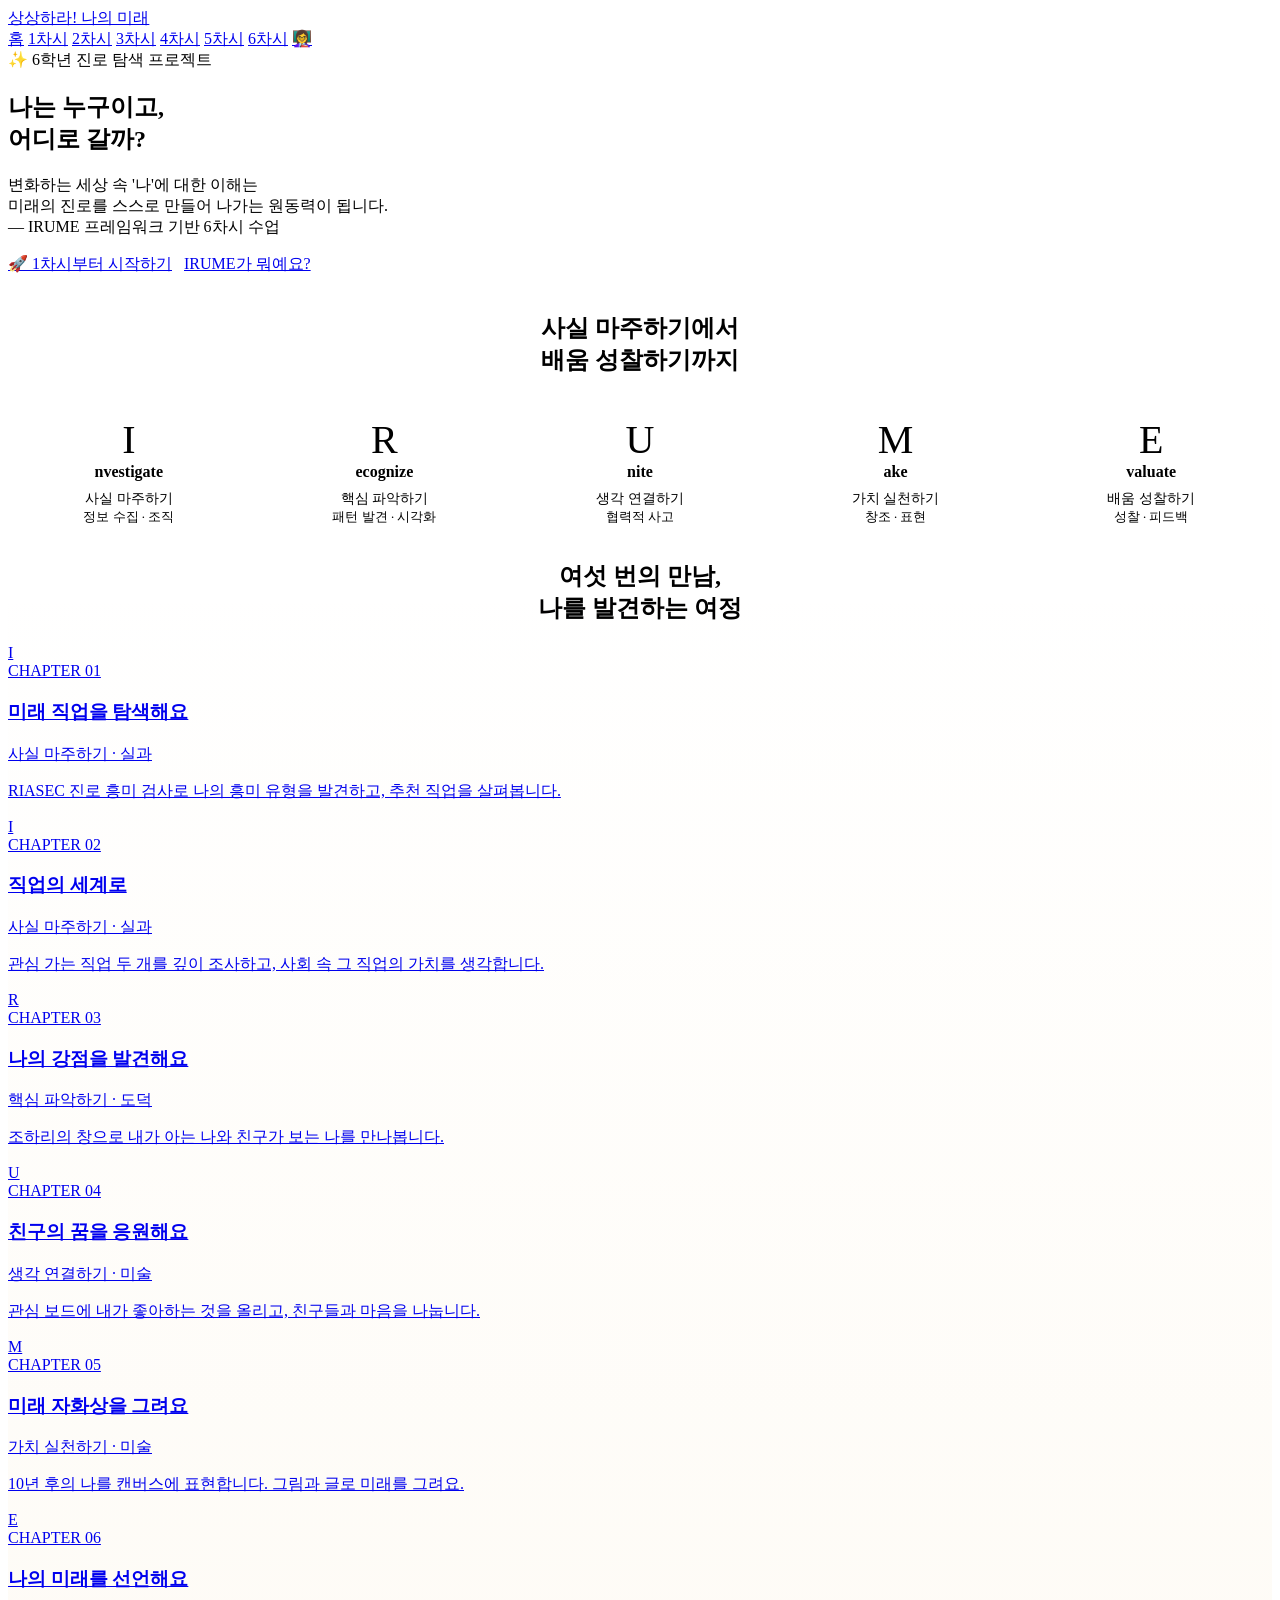
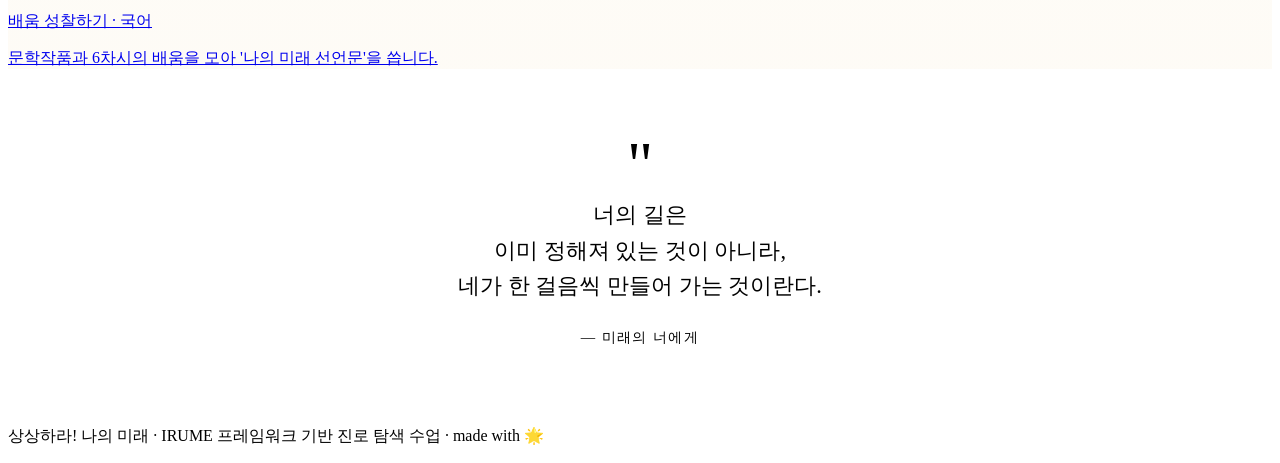
==== index.html @ c98dbbff "Add files via upload" ====
<!DOCTYPE html>
<html lang="ko">
<head>
  <meta charset="UTF-8">
  <meta name="viewport" content="width=device-width, initial-scale=1.0">
  <title>상상하라! 나의 미래 — IRUME 진로 탐색</title>
  <meta name="description" content="6학년 진로 탐색과 자기 이해 프로젝트. IRUME 프레임워크 기반.">
  <link rel="stylesheet" href="css/style.css">
  <link rel="icon" href="data:image/svg+xml,%3Csvg xmlns='http://www.w3.org/2000/svg' viewBox='0 0 100 100'%3E%3Ctext y='.9em' font-size='90'%3E✨%3C/text%3E%3C/svg%3E">
</head>
<body>
  <!-- Navigation -->
  <nav class="nav">
    <div class="nav-inner">
      <a href="index.html" class="nav-logo">
        <span class="star"></span>
        <span>상상하라! 나의 미래</span>
      </a>
      <div class="nav-links">
        <a href="index.html" data-page="home" class="active">홈</a>
        <a href="lesson1.html" data-page="l1">1차시</a>
        <a href="lesson2.html" data-page="l2">2차시</a>
        <a href="lesson3.html" data-page="l3">3차시</a>
        <a href="lesson4.html" data-page="l4">4차시</a>
        <a href="lesson5.html" data-page="l5">5차시</a>
        <a href="lesson6.html" data-page="l6">6차시</a>
        <a href="teacher.html" data-page="t">👩‍🏫</a>
        <span id="nav-user" class="nav-user hidden"></span>
      </div>
    </div>
  </nav>

  <!-- Hero -->
  <section class="hero">
    <div class="container">
      <span class="hero-tag">✨ 6학년 진로 탐색 프로젝트</span>
      <h1>
        나는 누구이고,<br>
        <span class="accent">어디로 갈까?</span>
      </h1>
      <p class="lead">
        변화하는 세상 속 '나'에 대한 이해는<br>
        미래의 진로를 스스로 만들어 나가는 원동력이 됩니다.<br>
        <span class="serif" style="color:var(--ink-muted);">— IRUME 프레임워크 기반 6차시 수업</span>
      </p>
      <div style="display:flex;gap:12px;flex-wrap:wrap;">
        <a href="lesson1.html" class="btn btn-primary">🚀 1차시부터 시작하기</a>
        <a href="#irume" class="btn btn-ghost">IRUME가 뭐예요?</a>
      </div>
    </div>
  </section>

  <!-- IRUME 설명 -->
  <section id="irume" class="section">
    <div class="container">
      <div style="text-align:center;margin-bottom:40px;">
        <span class="hero-tag" style="background:var(--coral);color:white;">IRUME 수업 단계</span>
        <h2 style="margin-top:16px;">사실 마주하기에서<br>배움 성찰하기까지</h2>
      </div>

      <div style="display:grid;grid-template-columns:repeat(auto-fit,minmax(180px,1fr));gap:14px;margin-top:30px;">
        <div class="card-soft" style="text-align:center;border-top:6px solid var(--coral);">
          <div style="font-family:var(--font-display);font-size:2.5rem;color:var(--coral);">I</div>
          <strong>nvestigate</strong>
          <p style="font-size:0.9rem;color:var(--ink-muted);margin-top:8px;">사실 마주하기<br><span style="font-size:0.8rem;">정보 수집 · 조직</span></p>
        </div>
        <div class="card-soft" style="text-align:center;border-top:6px solid var(--gold);">
          <div style="font-family:var(--font-display);font-size:2.5rem;color:var(--gold-deep);">R</div>
          <strong>ecognize</strong>
          <p style="font-size:0.9rem;color:var(--ink-muted);margin-top:8px;">핵심 파악하기<br><span style="font-size:0.8rem;">패턴 발견 · 시각화</span></p>
        </div>
        <div class="card-soft" style="text-align:center;border-top:6px solid var(--sky-deep);">
          <div style="font-family:var(--font-display);font-size:2.5rem;color:var(--sky-deep);">U</div>
          <strong>nite</strong>
          <p style="font-size:0.9rem;color:var(--ink-muted);margin-top:8px;">생각 연결하기<br><span style="font-size:0.8rem;">협력적 사고</span></p>
        </div>
        <div class="card-soft" style="text-align:center;border-top:6px solid var(--plum);">
          <div style="font-family:var(--font-display);font-size:2.5rem;color:var(--plum);">M</div>
          <strong>ake</strong>
          <p style="font-size:0.9rem;color:var(--ink-muted);margin-top:8px;">가치 실천하기<br><span style="font-size:0.8rem;">창조 · 표현</span></p>
        </div>
        <div class="card-soft" style="text-align:center;border-top:6px solid var(--ink);">
          <div style="font-family:var(--font-display);font-size:2.5rem;color:var(--ink);">E</div>
          <strong>valuate</strong>
          <p style="font-size:0.9rem;color:var(--ink-muted);margin-top:8px;">배움 성찰하기<br><span style="font-size:0.8rem;">성찰 · 피드백</span></p>
        </div>
      </div>
    </div>
  </section>

  <!-- 6 Lessons -->
  <section class="section" style="background:linear-gradient(180deg, transparent 0%, rgba(233, 180, 76, 0.05) 100%);">
    <div class="container">
      <div style="text-align:center;margin-bottom:20px;">
        <h2>여섯 번의 만남,<br>나를 발견하는 여정</h2>
      </div>

      <div class="lesson-grid">
        <a href="lesson1.html" class="lesson-card">
          <span class="stage-badge stage-i">I</span>
          <div class="lesson-num">CHAPTER 01</div>
          <h3>미래 직업을 탐색해요</h3>
          <p class="stage-desc">사실 마주하기 · 실과</p>
          <p>RIASEC 진로 흥미 검사로 나의 흥미 유형을 발견하고, 추천 직업을 살펴봅니다.</p>
        </a>

        <a href="lesson2.html" class="lesson-card">
          <span class="stage-badge stage-i">I</span>
          <div class="lesson-num">CHAPTER 02</div>
          <h3>직업의 세계로</h3>
          <p class="stage-desc">사실 마주하기 · 실과</p>
          <p>관심 가는 직업 두 개를 깊이 조사하고, 사회 속 그 직업의 가치를 생각합니다.</p>
        </a>

        <a href="lesson3.html" class="lesson-card">
          <span class="stage-badge stage-r">R</span>
          <div class="lesson-num">CHAPTER 03</div>
          <h3>나의 강점을 발견해요</h3>
          <p class="stage-desc">핵심 파악하기 · 도덕</p>
          <p>조하리의 창으로 내가 아는 나와 친구가 보는 나를 만나봅니다.</p>
        </a>

        <a href="lesson4.html" class="lesson-card">
          <span class="stage-badge stage-u">U</span>
          <div class="lesson-num">CHAPTER 04</div>
          <h3>친구의 꿈을 응원해요</h3>
          <p class="stage-desc">생각 연결하기 · 미술</p>
          <p>관심 보드에 내가 좋아하는 것을 올리고, 친구들과 마음을 나눕니다.</p>
        </a>

        <a href="lesson5.html" class="lesson-card">
          <span class="stage-badge stage-m">M</span>
          <div class="lesson-num">CHAPTER 05</div>
          <h3>미래 자화상을 그려요</h3>
          <p class="stage-desc">가치 실천하기 · 미술</p>
          <p>10년 후의 나를 캔버스에 표현합니다. 그림과 글로 미래를 그려요.</p>
        </a>

        <a href="lesson6.html" class="lesson-card">
          <span class="stage-badge stage-e">E</span>
          <div class="lesson-num">CHAPTER 06</div>
          <h3>나의 미래를 선언해요</h3>
          <p class="stage-desc">배움 성찰하기 · 국어</p>
          <p>문학작품과 6차시의 배움을 모아 '나의 미래 선언문'을 씁니다.</p>
        </a>
      </div>
    </div>
  </section>

  <!-- Quote -->
  <section class="section">
    <div class="container">
      <div class="card" style="background:var(--ink);color:var(--bg);border-color:var(--ink);text-align:center;padding:48px 32px;">
        <div style="font-family:var(--font-display);font-size:4rem;color:var(--gold);line-height:1;">"</div>
        <p class="serif" style="font-size:1.4rem;line-height:1.6;color:var(--bg);max-width:700px;margin:0 auto;">
          너의 길은<br>
          이미 정해져 있는 것이 아니라,<br>
          네가 한 걸음씩 만들어 가는 것이란다.
        </p>
        <p style="margin-top:24px;color:var(--gold);font-size:0.9rem;letter-spacing:0.1em;">— 미래의 너에게</p>
      </div>
    </div>
  </section>

  <footer class="footer">
    <div class="container">
      <p>상상하라! 나의 미래 · IRUME 프레임워크 기반 진로 탐색 수업 · made with 🌟</p>
    </div>
  </footer>

  <script type="module">
    import { getUser, highlightNav } from './js/auth.js';
    const user = getUser();
    if (user) {
      const badge = document.getElementById('nav-user');
      badge.classList.remove('hidden');
      badge.innerHTML = `${user.grade}-${user.classNum} <strong>${user.name}</strong>`;
    }
    highlightNav('home');
  </script>
</body>
</html>
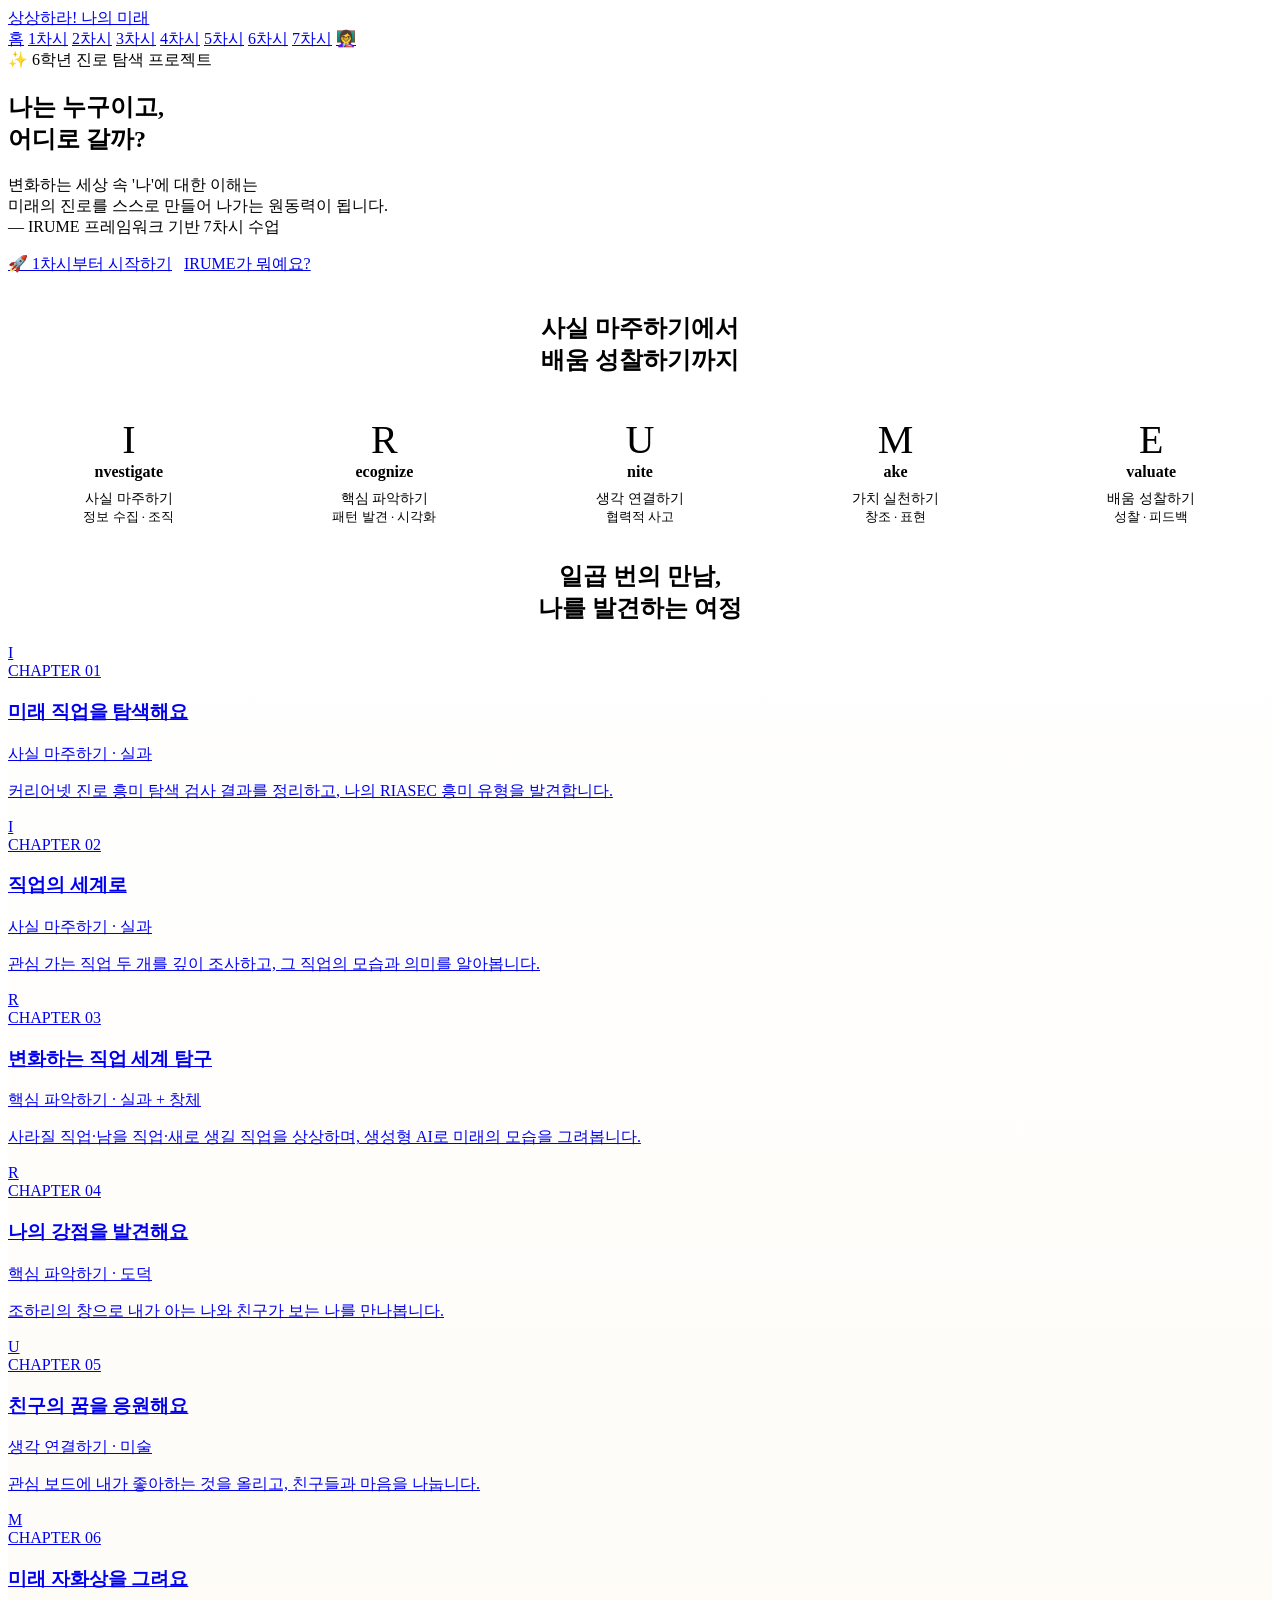
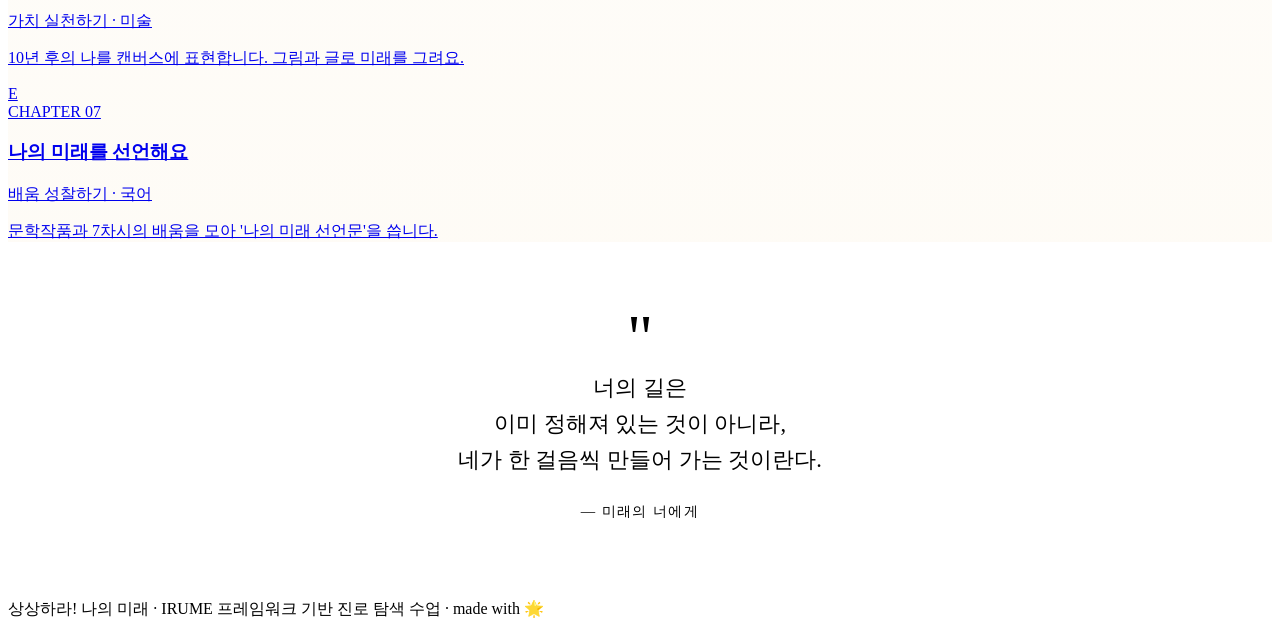
==== commit 6169f081: "Add files via upload" ====
--- a/index.html
+++ b/index.html
@@ -4,12 +4,11 @@
   <meta charset="UTF-8">
   <meta name="viewport" content="width=device-width, initial-scale=1.0">
   <title>상상하라! 나의 미래 — IRUME 진로 탐색</title>
-  <meta name="description" content="6학년 진로 탐색과 자기 이해 프로젝트. IRUME 프레임워크 기반.">
+  <meta name="description" content="6학년 진로 탐색과 자기 이해 프로젝트. IRUME 프레임워크 기반 7차시 수업.">
   <link rel="stylesheet" href="css/style.css">
   <link rel="icon" href="data:image/svg+xml,%3Csvg xmlns='http://www.w3.org/2000/svg' viewBox='0 0 100 100'%3E%3Ctext y='.9em' font-size='90'%3E✨%3C/text%3E%3C/svg%3E">
 </head>
 <body>
-  <!-- Navigation -->
   <nav class="nav">
     <div class="nav-inner">
       <a href="index.html" class="nav-logo">
@@ -24,6 +23,7 @@
         <a href="lesson4.html" data-page="l4">4차시</a>
         <a href="lesson5.html" data-page="l5">5차시</a>
         <a href="lesson6.html" data-page="l6">6차시</a>
+        <a href="lesson7.html" data-page="l7">7차시</a>
         <a href="teacher.html" data-page="t">👩‍🏫</a>
         <span id="nav-user" class="nav-user hidden"></span>
       </div>
@@ -41,7 +41,7 @@
       <p class="lead">
         변화하는 세상 속 '나'에 대한 이해는<br>
         미래의 진로를 스스로 만들어 나가는 원동력이 됩니다.<br>
-        <span class="serif" style="color:var(--ink-muted);">— IRUME 프레임워크 기반 6차시 수업</span>
+        <span class="serif" style="color:var(--ink-muted);">— IRUME 프레임워크 기반 7차시 수업</span>
       </p>
       <div style="display:flex;gap:12px;flex-wrap:wrap;">
         <a href="lesson1.html" class="btn btn-primary">🚀 1차시부터 시작하기</a>
@@ -88,11 +88,11 @@
     </div>
   </section>
 
-  <!-- 6 Lessons -->
+  <!-- 7 Lessons -->
   <section class="section" style="background:linear-gradient(180deg, transparent 0%, rgba(233, 180, 76, 0.05) 100%);">
     <div class="container">
       <div style="text-align:center;margin-bottom:20px;">
-        <h2>여섯 번의 만남,<br>나를 발견하는 여정</h2>
+        <h2>일곱 번의 만남,<br>나를 발견하는 여정</h2>
       </div>
 
       <div class="lesson-grid">
@@ -101,7 +101,7 @@
           <div class="lesson-num">CHAPTER 01</div>
           <h3>미래 직업을 탐색해요</h3>
           <p class="stage-desc">사실 마주하기 · 실과</p>
-          <p>RIASEC 진로 흥미 검사로 나의 흥미 유형을 발견하고, 추천 직업을 살펴봅니다.</p>
+          <p>커리어넷 진로 흥미 탐색 검사 결과를 정리하고, 나의 RIASEC 흥미 유형을 발견합니다.</p>
         </a>
 
         <a href="lesson2.html" class="lesson-card">
@@ -109,39 +109,47 @@
           <div class="lesson-num">CHAPTER 02</div>
           <h3>직업의 세계로</h3>
           <p class="stage-desc">사실 마주하기 · 실과</p>
-          <p>관심 가는 직업 두 개를 깊이 조사하고, 사회 속 그 직업의 가치를 생각합니다.</p>
+          <p>관심 가는 직업 두 개를 깊이 조사하고, 그 직업의 모습과 의미를 알아봅니다.</p>
         </a>
 
         <a href="lesson3.html" class="lesson-card">
           <span class="stage-badge stage-r">R</span>
           <div class="lesson-num">CHAPTER 03</div>
+          <h3>변화하는 직업 세계 탐구</h3>
+          <p class="stage-desc">핵심 파악하기 · 실과 + 창체</p>
+          <p>사라질 직업·남을 직업·새로 생길 직업을 상상하며, 생성형 AI로 미래의 모습을 그려봅니다.</p>
+        </a>
+
+        <a href="lesson4.html" class="lesson-card">
+          <span class="stage-badge stage-r">R</span>
+          <div class="lesson-num">CHAPTER 04</div>
           <h3>나의 강점을 발견해요</h3>
           <p class="stage-desc">핵심 파악하기 · 도덕</p>
           <p>조하리의 창으로 내가 아는 나와 친구가 보는 나를 만나봅니다.</p>
         </a>
 
-        <a href="lesson4.html" class="lesson-card">
+        <a href="lesson5.html" class="lesson-card">
           <span class="stage-badge stage-u">U</span>
-          <div class="lesson-num">CHAPTER 04</div>
+          <div class="lesson-num">CHAPTER 05</div>
           <h3>친구의 꿈을 응원해요</h3>
           <p class="stage-desc">생각 연결하기 · 미술</p>
           <p>관심 보드에 내가 좋아하는 것을 올리고, 친구들과 마음을 나눕니다.</p>
         </a>
 
-        <a href="lesson5.html" class="lesson-card">
+        <a href="lesson6.html" class="lesson-card">
           <span class="stage-badge stage-m">M</span>
-          <div class="lesson-num">CHAPTER 05</div>
+          <div class="lesson-num">CHAPTER 06</div>
           <h3>미래 자화상을 그려요</h3>
           <p class="stage-desc">가치 실천하기 · 미술</p>
           <p>10년 후의 나를 캔버스에 표현합니다. 그림과 글로 미래를 그려요.</p>
         </a>
 
-        <a href="lesson6.html" class="lesson-card">
+        <a href="lesson7.html" class="lesson-card">
           <span class="stage-badge stage-e">E</span>
-          <div class="lesson-num">CHAPTER 06</div>
+          <div class="lesson-num">CHAPTER 07</div>
           <h3>나의 미래를 선언해요</h3>
           <p class="stage-desc">배움 성찰하기 · 국어</p>
-          <p>문학작품과 6차시의 배움을 모아 '나의 미래 선언문'을 씁니다.</p>
+          <p>문학작품과 7차시의 배움을 모아 '나의 미래 선언문'을 씁니다.</p>
         </a>
       </div>
     </div>
